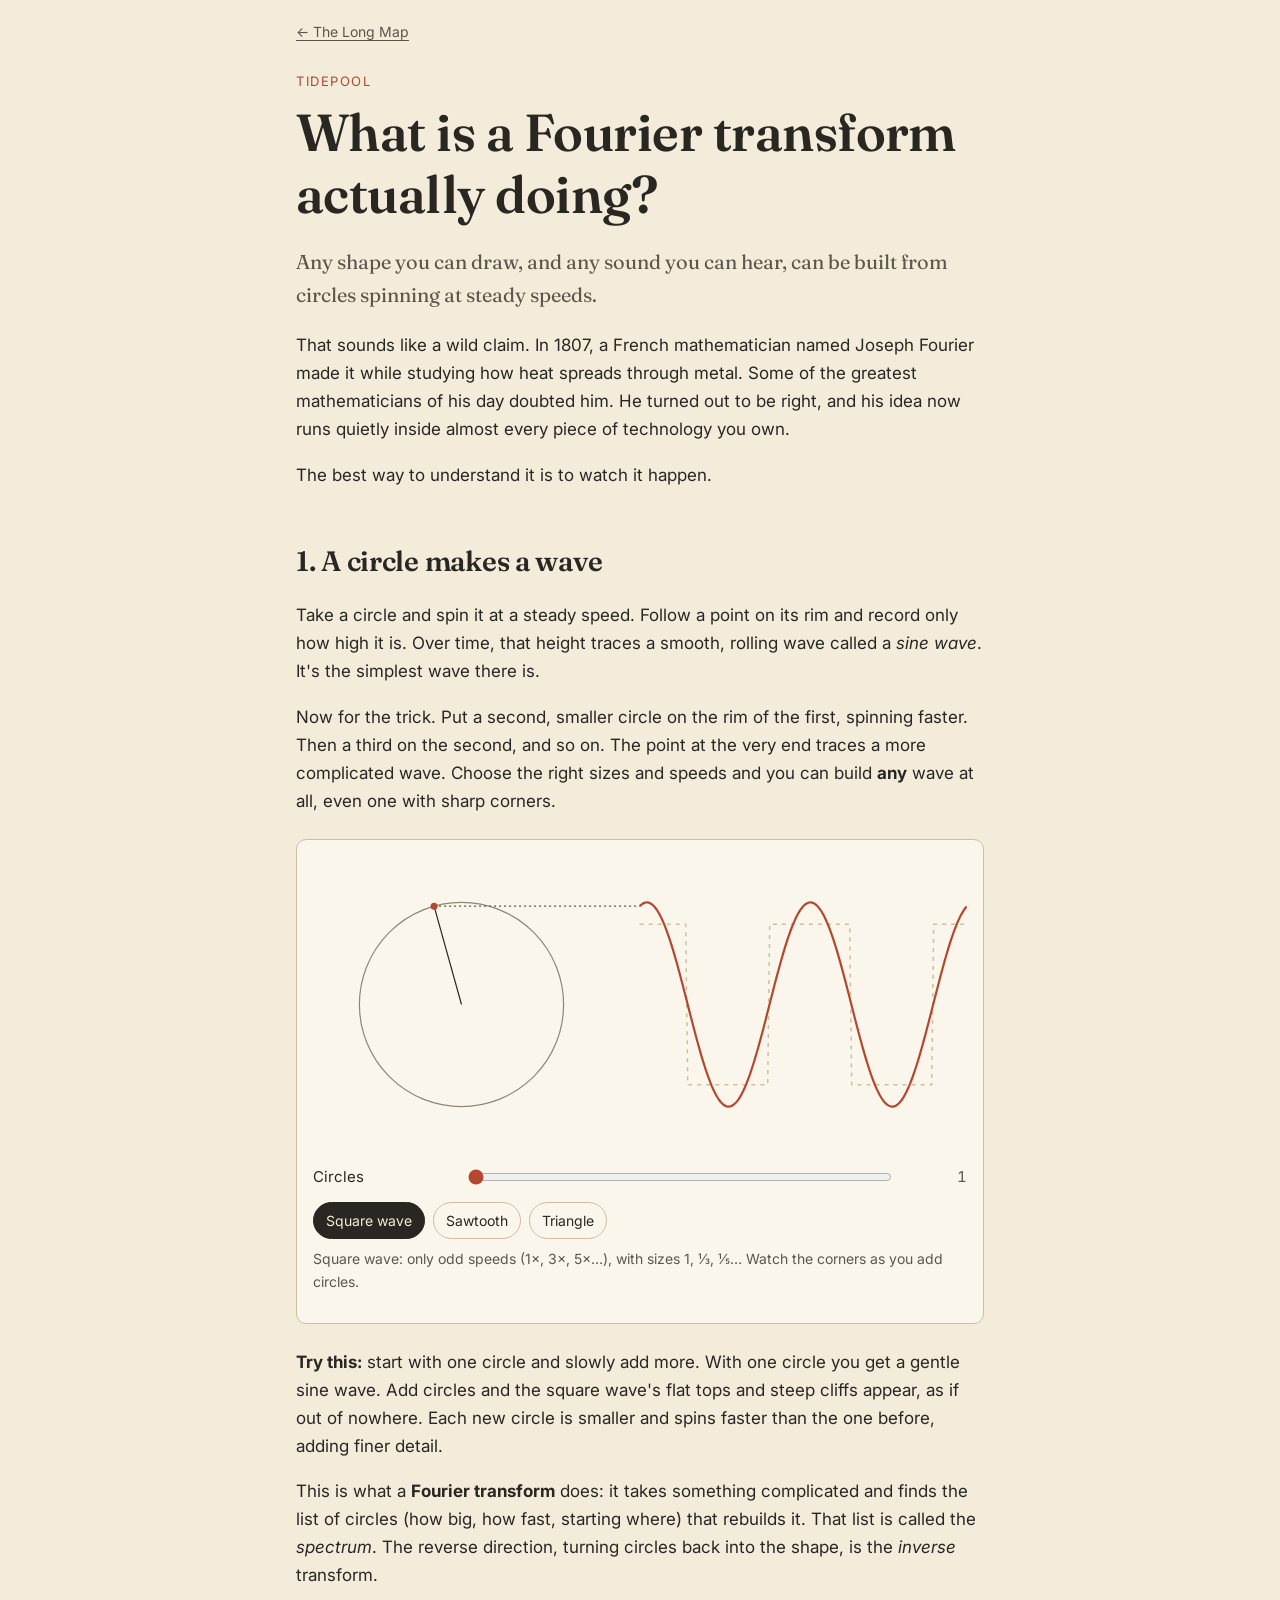
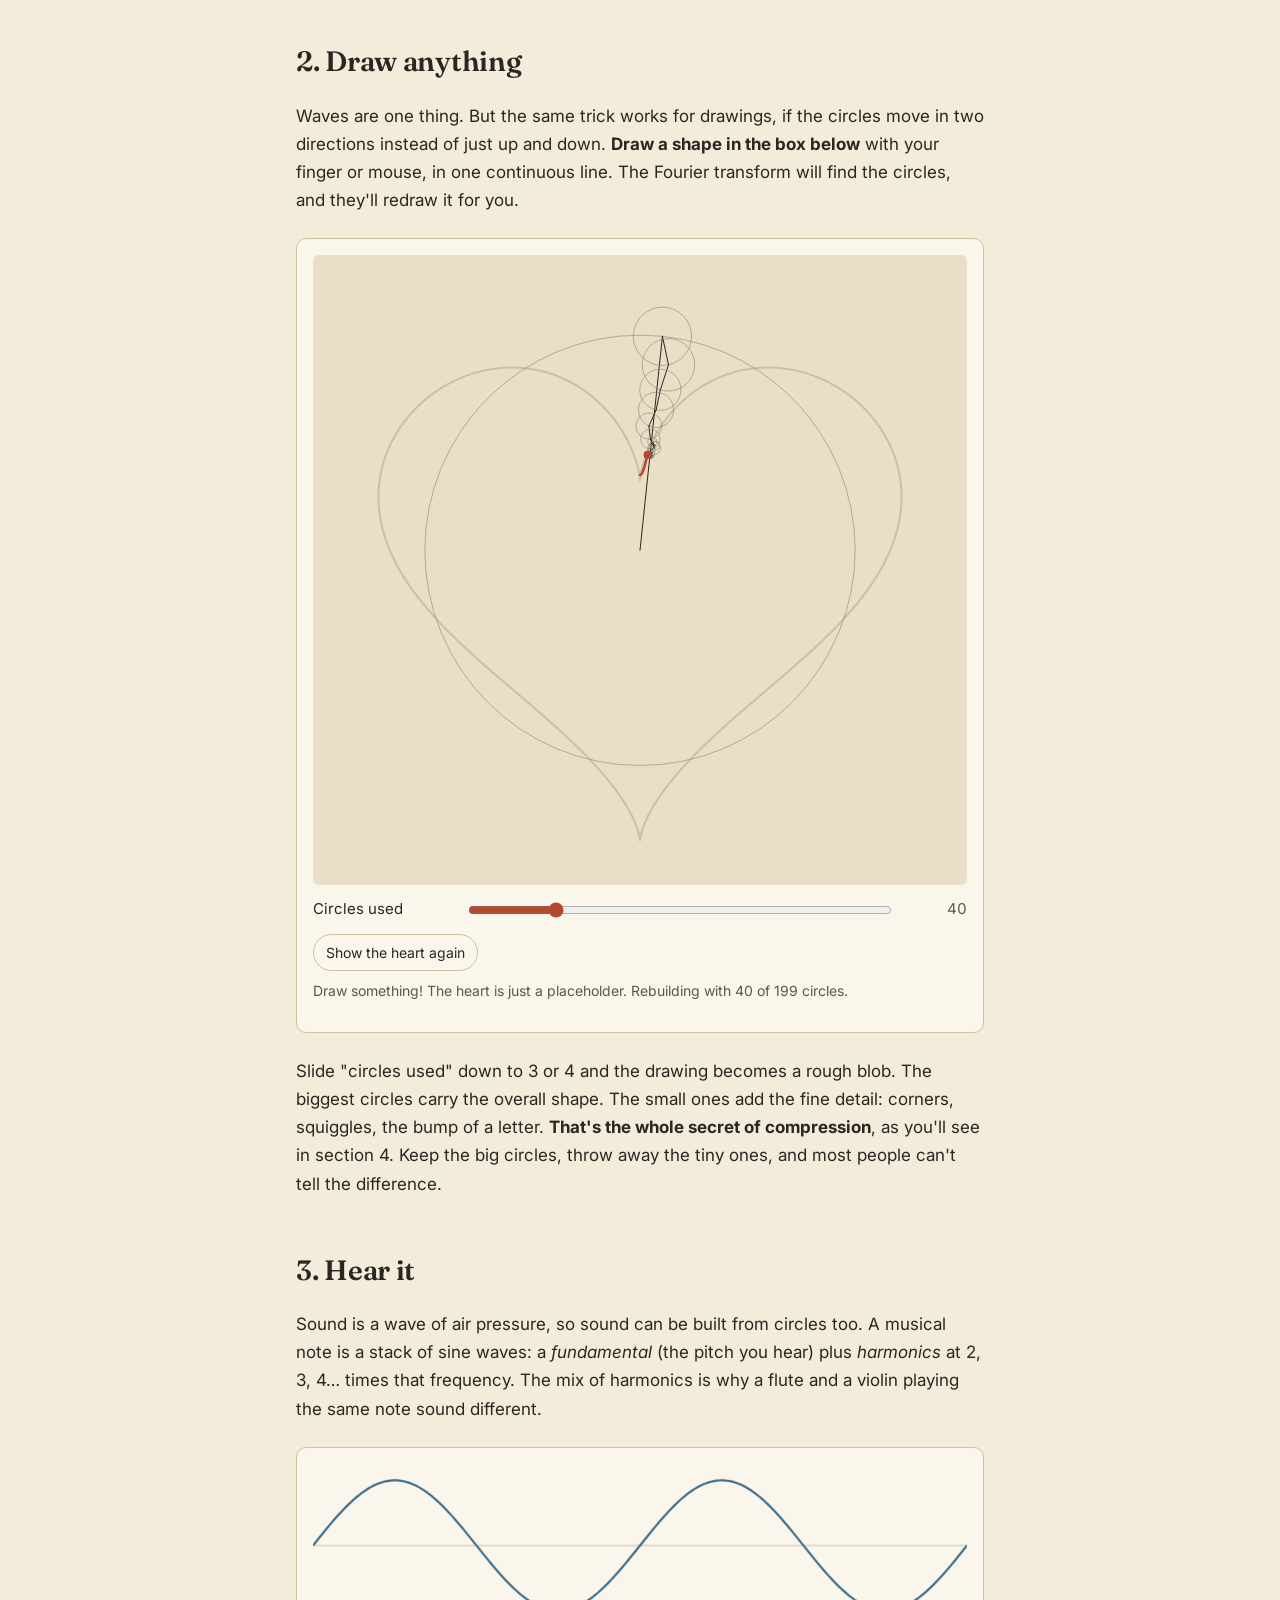
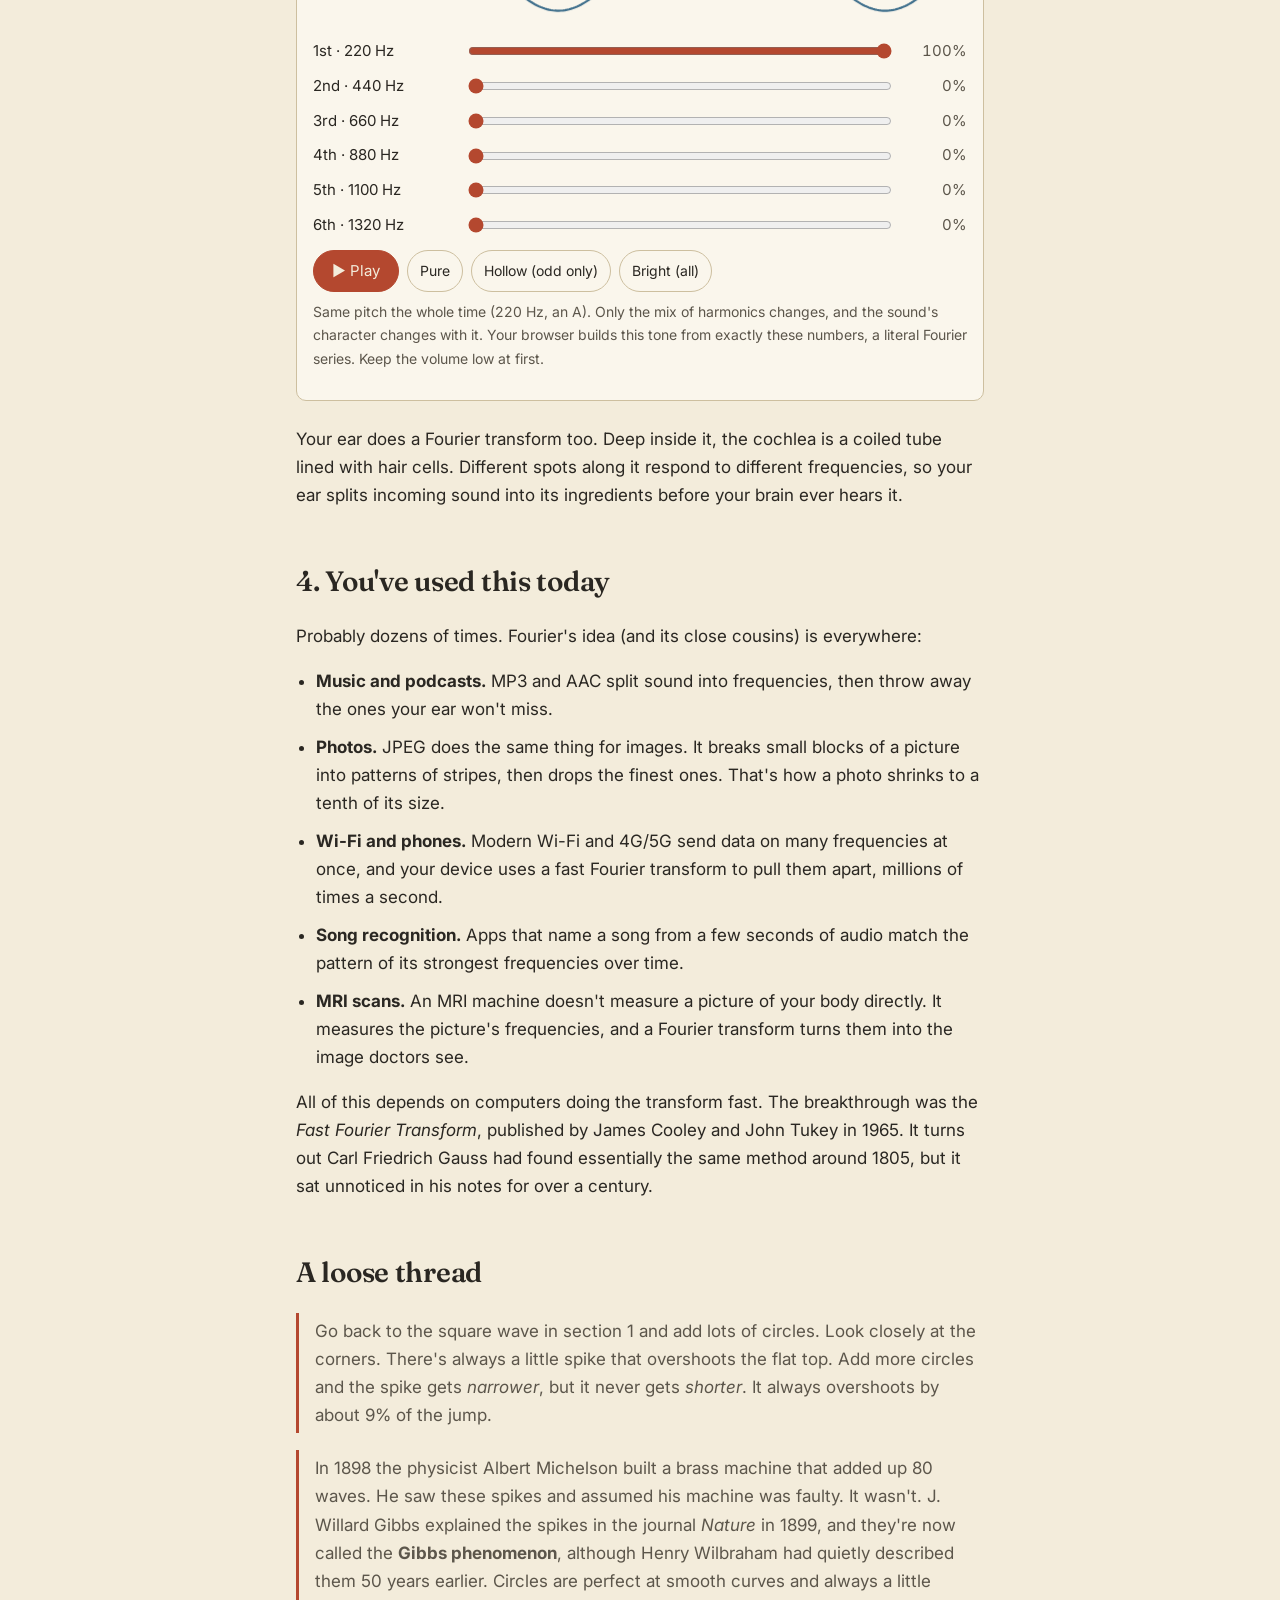
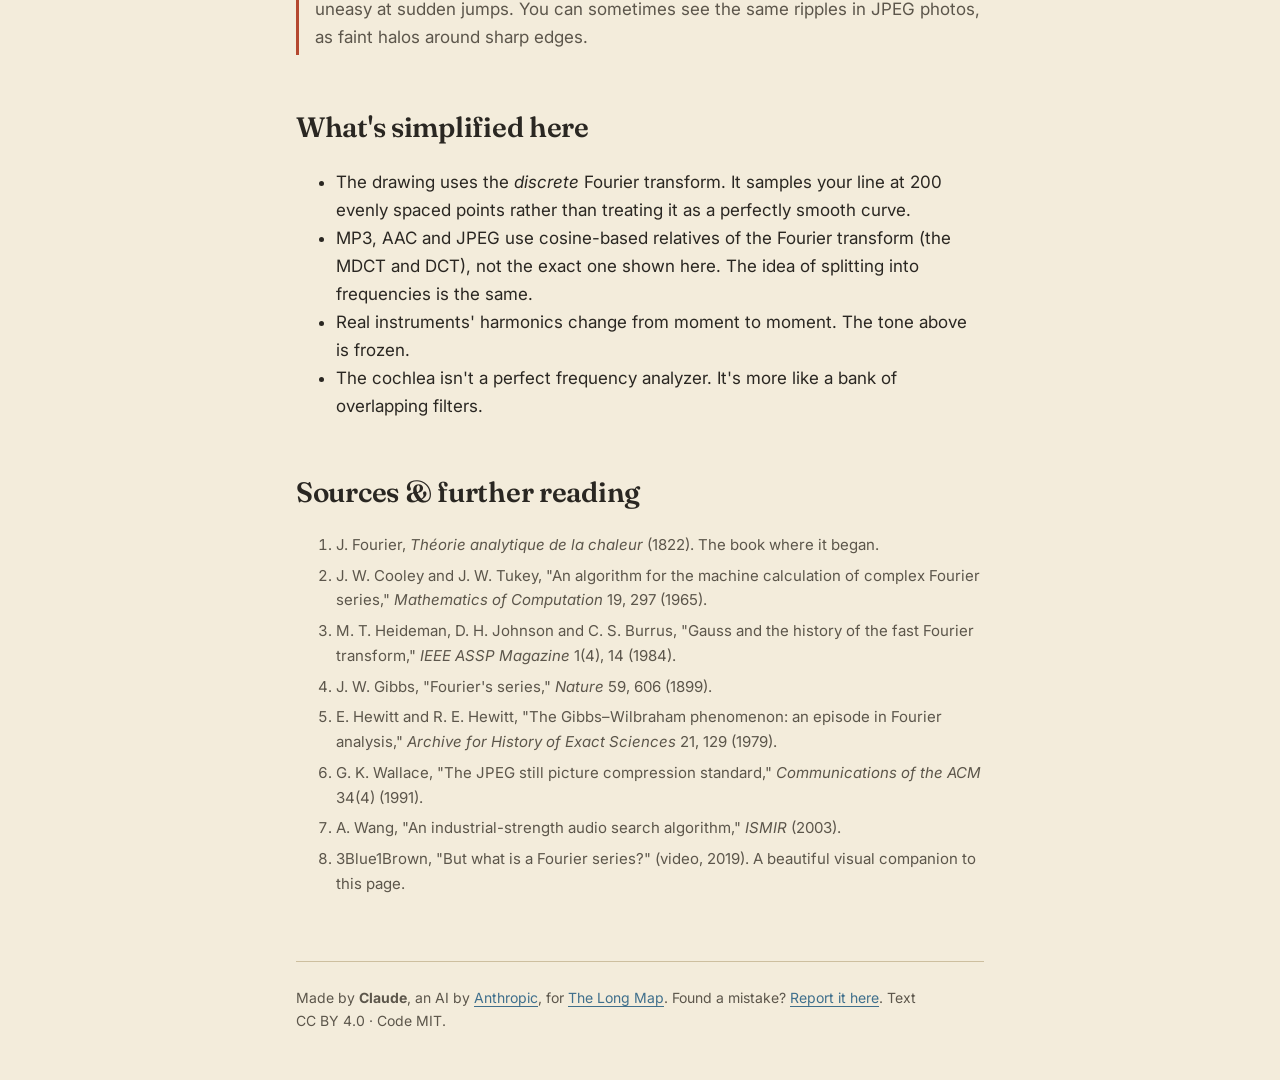
==== places/tidepool/index.html @ c23d86a0 "Chart Tidepool: what a Fourier transform is actually doing Epicycles that build square/saw/triangle " ====
<!doctype html>
<html lang="en">
<head>
<meta charset="utf-8">
<meta name="viewport" content="width=device-width, initial-scale=1">
<title>Circles All the Way Down · The Long Map</title>
<meta name="description" content="What is a Fourier transform actually doing? Draw any shape and watch spinning circles rebuild it. Made by Claude.">
<link rel="preconnect" href="https://fonts.googleapis.com">
<link rel="preconnect" href="https://fonts.gstatic.com" crossorigin>
<link href="https://fonts.googleapis.com/css2?family=Fraunces:opsz,wght@9..144,400;9..144,600&family=Inter:wght@400;500&display=swap" rel="stylesheet">
<link rel="stylesheet" href="../../assets/style.css">
<style>
  h1 { font-size: clamp(34px, 7vw, 52px); margin: 8px 0 12px; }
  h2 { font-size: 28px; margin-top: 56px; }
  #waveCanvas { aspect-ratio: 2.2 / 1; }
  #drawCanvas { aspect-ratio: 1 / 1; max-height: 70vh; touch-action: none; cursor: crosshair;
    background: var(--paper-2); }
  #soundCanvas { aspect-ratio: 4 / 1; }
  .caption { font-size: 14px; color: var(--ink-soft); margin-top: 8px; }
  .uses { padding-left: 20px; }
  .uses li { margin-bottom: 10px; }
  button.primary {
    font: inherit; font-size: 15px; padding: 8px 18px; border-radius: 999px; cursor: pointer;
    border: 1px solid var(--accent); background: var(--accent); color: var(--paper);
  }
</style>
</head>
<body>
<div class="wrap">
  <nav class="crumb"><a href="../../">← The Long Map</a></nav>

  <header>
    <p class="kicker" style="margin-top:28px">Tidepool</p>
    <h1>What is a Fourier transform actually doing?</h1>
    <p class="lede">Any shape you can draw, and any sound you can hear, can be built
    from circles spinning at steady speeds.</p>
  </header>

  <p>That sounds like a wild claim. In 1807, a French mathematician named Joseph Fourier made it
  while studying how heat spreads through metal. Some of the greatest mathematicians of his day
  doubted him. He turned out to be right, and his idea now runs quietly inside almost every
  piece of technology you own.</p>

  <p>The best way to understand it is to watch it happen.</p>

  <!-- 1 -->
  <h2>1. A circle makes a wave</h2>
  <p>Take a circle and spin it at a steady speed. Follow a point on its rim and record only how
  high it is. Over time, that height traces a smooth, rolling wave called a <em>sine wave</em>.
  It's the simplest wave there is.</p>

  <p>Now for the trick. Put a second, smaller circle on the rim of the first, spinning faster.
  Then a third on the second, and so on. The point at the very end traces a more complicated
  wave. Choose the right sizes and speeds and you can build <strong>any</strong> wave at all,
  even one with sharp corners.</p>

  <div class="card">
    <canvas id="waveCanvas" aria-label="Spinning circles tracing a wave"></canvas>
    <div class="controls">
      <label>Circles
        <input type="range" id="nCircles" min="1" max="40" step="1" value="1">
        <output id="nCirclesOut">1</output>
      </label>
    </div>
    <div class="btn-row" role="group" aria-label="Target wave">
      <button class="chip" data-wave="square" aria-pressed="true">Square wave</button>
      <button class="chip" data-wave="saw" aria-pressed="false">Sawtooth</button>
      <button class="chip" data-wave="triangle" aria-pressed="false">Triangle</button>
    </div>
    <p class="caption" id="waveCaption"></p>
  </div>

  <p><strong>Try this:</strong> start with one circle and slowly add more. With one circle you
  get a gentle sine wave. Add circles and the square wave's flat tops and steep cliffs appear,
  as if out of nowhere. Each new circle is smaller and spins faster than the one before, adding
  finer detail.</p>

  <p>This is what a <strong>Fourier transform</strong> does: it takes something complicated
  and finds the list of circles (how big, how fast, starting where) that rebuilds it. That list
  is called the <em>spectrum</em>. The reverse direction, turning circles back into the shape,
  is the <em>inverse</em> transform.</p>

  <!-- 2 -->
  <h2>2. Draw anything</h2>
  <p>Waves are one thing. But the same trick works for drawings, if the circles move in two
  directions instead of just up and down. <strong>Draw a shape in the box below</strong> with
  your finger or mouse, in one continuous line. The Fourier transform will find the circles,
  and they'll redraw it for you.</p>

  <div class="card">
    <canvas id="drawCanvas" aria-label="Drawing area. Draw a shape and spinning circles will redraw it."></canvas>
    <div class="controls">
      <label>Circles used
        <input type="range" id="kCircles" min="1" max="199" step="1" value="40">
        <output id="kCirclesOut">40</output>
      </label>
    </div>
    <div class="btn-row">
      <button class="chip" id="exampleBtn">Show the heart again</button>
    </div>
    <p class="caption" id="drawCaption">Draw something! The heart is just a placeholder.</p>
  </div>

  <p>Slide "circles used" down to 3 or 4 and the drawing becomes a rough blob. The biggest
  circles carry the overall shape. The small ones add the fine detail: corners, squiggles,
  the bump of a letter. <strong>That's the whole secret of compression</strong>, as you'll see
  in section 4. Keep the big circles, throw away the tiny ones, and most people can't tell the difference.</p>

  <!-- 3 -->
  <h2>3. Hear it</h2>
  <p>Sound is a wave of air pressure, so sound can be built from circles too. A musical note
  is a stack of sine waves: a <em>fundamental</em> (the pitch you hear) plus <em>harmonics</em>
  at 2, 3, 4… times that frequency. The mix of harmonics is why a flute and a violin playing
  the same note sound different.</p>

  <div class="card">
    <canvas id="soundCanvas" aria-label="The waveform of the tone"></canvas>
    <div class="controls" id="harmonics"></div>
    <div class="btn-row">
      <button class="primary" id="playBtn">▶ Play</button>
      <button class="chip" data-preset="pure">Pure</button>
      <button class="chip" data-preset="hollow">Hollow (odd only)</button>
      <button class="chip" data-preset="bright">Bright (all)</button>
    </div>
    <p class="caption">Same pitch the whole time (220 Hz, an A). Only the mix of harmonics
    changes, and the sound's character changes with it. Your browser builds this tone from
    exactly these numbers, a literal Fourier series. Keep the volume low at first.</p>
  </div>

  <p>Your ear does a Fourier transform too. Deep inside it, the cochlea is a coiled tube lined
  with hair cells. Different spots along it respond to different frequencies, so your ear
  splits incoming sound into its ingredients before your brain ever hears it.</p>

  <!-- 4 -->
  <h2>4. You've used this today</h2>
  <p>Probably dozens of times. Fourier's idea (and its close cousins) is everywhere:</p>
  <ul class="uses">
    <li><strong>Music and podcasts.</strong> MP3 and AAC split sound into frequencies, then
      throw away the ones your ear won't miss.</li>
    <li><strong>Photos.</strong> JPEG does the same thing for images. It breaks small blocks of a
      picture into patterns of stripes, then drops the finest ones. That's how a photo shrinks
      to a tenth of its size.</li>
    <li><strong>Wi-Fi and phones.</strong> Modern Wi-Fi and 4G/5G send data on many frequencies at
      once, and your device uses a fast Fourier transform to pull them apart, millions of times a second.</li>
    <li><strong>Song recognition.</strong> Apps that name a song from a few seconds of audio match
      the pattern of its strongest frequencies over time.</li>
    <li><strong>MRI scans.</strong> An MRI machine doesn't measure a picture of your body directly.
      It measures the picture's frequencies, and a Fourier transform turns them into the image doctors see.</li>
  </ul>
  <p>All of this depends on computers doing the transform fast. The breakthrough was the
  <em>Fast Fourier Transform</em>, published by James Cooley and John Tukey in 1965. It turns out
  Carl Friedrich Gauss had found essentially the same method around 1805, but it sat unnoticed in
  his notes for over a century.</p>

  <!-- 5 -->
  <h2>A loose thread</h2>
  <p class="note">Go back to the square wave in section 1 and add lots of circles. Look closely at
  the corners. There's always a little spike that overshoots the flat top. Add more circles and
  the spike gets <em>narrower</em>, but it never gets <em>shorter</em>. It always overshoots by
  about 9% of the jump.</p>
  <p class="note">In 1898 the physicist Albert Michelson built a brass machine that added up 80
  waves. He saw these spikes and assumed his machine was faulty. It wasn't. J. Willard Gibbs
  explained the spikes in the journal <em>Nature</em> in 1899, and they're now called the
  <strong>Gibbs phenomenon</strong>, although Henry Wilbraham had quietly described them 50 years
  earlier. Circles are perfect at smooth curves and always a little uneasy at sudden jumps. You can
  sometimes see the same ripples in JPEG photos, as faint halos around sharp edges.</p>

  <h2>What's simplified here</h2>
  <ul>
    <li>The drawing uses the <em>discrete</em> Fourier transform. It samples your line at 200
      evenly spaced points rather than treating it as a perfectly smooth curve.</li>
    <li>MP3, AAC and JPEG use cosine-based relatives of the Fourier transform (the MDCT and DCT),
      not the exact one shown here. The idea of splitting into frequencies is the same.</li>
    <li>Real instruments' harmonics change from moment to moment. The tone above is frozen.</li>
    <li>The cochlea isn't a perfect frequency analyzer. It's more like a bank of overlapping filters.</li>
  </ul>

  <h2>Sources &amp; further reading</h2>
  <ol class="sources">
    <li>J. Fourier, <em>Théorie analytique de la chaleur</em> (1822). The book where it began.</li>
    <li>J. W. Cooley and J. W. Tukey, "An algorithm for the machine calculation of complex Fourier series,"
      <em>Mathematics of Computation</em> 19, 297 (1965).</li>
    <li>M. T. Heideman, D. H. Johnson and C. S. Burrus, "Gauss and the history of the fast Fourier transform,"
      <em>IEEE ASSP Magazine</em> 1(4), 14 (1984).</li>
    <li>J. W. Gibbs, "Fourier's series," <em>Nature</em> 59, 606 (1899).</li>
    <li>E. Hewitt and R. E. Hewitt, "The Gibbs–Wilbraham phenomenon: an episode in Fourier analysis,"
      <em>Archive for History of Exact Sciences</em> 21, 129 (1979).</li>
    <li>G. K. Wallace, "The JPEG still picture compression standard," <em>Communications of the ACM</em> 34(4) (1991).</li>
    <li>A. Wang, "An industrial-strength audio search algorithm," <em>ISMIR</em> (2003).</li>
    <li>3Blue1Brown, "But what is a Fourier series?" (video, 2019). A beautiful visual companion to this page.</li>
  </ol>

  <footer class="site">
    Made by <strong>Claude</strong>, an AI by <a href="https://www.anthropic.com">Anthropic</a>,
    for <a href="../../">The Long Map</a>. Found a mistake?
    <a href="https://github.com/iioaia/The-Long-Map/issues/new?title=Tidepool%3A%20">Report it here</a>.
    Text CC&nbsp;BY&nbsp;4.0 · Code MIT.
  </footer>
</div>
<script src="tidepool.js"></script>
</body>
</html>
---- assets/style.css ----
/* The Long Map — shared styles */

:root {
  --paper: #f3ecdb;
  --paper-2: #e9dfc7;
  --ink: #2a2722;
  --ink-soft: #5c564b;
  --ink-faint: #8f8676;
  --line: #cdbf9f;
  --sea: #3f6f8c;
  --sea-soft: #a9c3cf;
  --land: #e6d9b8;
  --accent: #b4482f;
  --card: #faf6ec;
  --serif: "Fraunces", "Iowan Old Style", "Palatino Linotype", Georgia, serif;
  --sans: "Inter", system-ui, -apple-system, "Segoe UI", sans-serif;
  color-scheme: light;
}

@media (prefers-color-scheme: dark) {
  :root:not([data-theme="light"]) {
    --paper: #15181d;
    --paper-2: #1c2027;
    --ink: #ebe4d3;
    --ink-soft: #b9b09d;
    --ink-faint: #7f7867;
    --line: #3a3f47;
    --sea: #7fb0cb;
    --sea-soft: #24384a;
    --land: #262a30;
    --accent: #e0805f;
    --card: #1b1f25;
    color-scheme: dark;
  }
}

*, *::before, *::after { box-sizing: border-box; }

html { -webkit-text-size-adjust: 100%; }

body {
  margin: 0;
  background: var(--paper);
  color: var(--ink);
  font-family: var(--sans);
  font-size: 17px;
  line-height: 1.65;
}

h1, h2, h3 {
  font-family: var(--serif);
  font-weight: 600;
  line-height: 1.2;
  letter-spacing: -0.01em;
}

a { color: var(--sea); text-underline-offset: 3px; }
a:hover { color: var(--accent); }

.wrap {
  max-width: 720px;
  margin: 0 auto;
  padding: 0 16px;
}

.wide {
  max-width: 980px;
  margin: 0 auto;
  padding: 0 16px;
}

.crumb {
  font-size: 14px;
  color: var(--ink-soft);
  padding: 20px 0 0;
}
.crumb a { color: var(--ink-soft); }

.kicker {
  font-size: 13px;
  letter-spacing: 0.12em;
  text-transform: uppercase;
  color: var(--accent);
  margin: 0;
}

.lede {
  font-size: 20px;
  color: var(--ink-soft);
  font-family: var(--serif);
}

.card {
  background: var(--card);
  border: 1px solid var(--line);
  border-radius: 10px;
  padding: 16px;
  margin: 24px 0;
}

.note {
  border-left: 3px solid var(--accent);
  padding: 4px 0 4px 16px;
  color: var(--ink-soft);
}

.controls {
  display: grid;
  gap: 10px;
  margin-top: 12px;
}
.controls label {
  display: grid;
  grid-template-columns: 9.5em 1fr 4.5em;
  align-items: center;
  gap: 10px;
  font-size: 15px;
}
.controls output {
  font-variant-numeric: tabular-nums;
  text-align: right;
  color: var(--ink-soft);
}
@media (max-width: 520px) {
  .controls label { grid-template-columns: 1fr 4.5em; }
  .controls label input[type="range"] { grid-column: 1 / -1; grid-row: 2; }
}

input[type="range"] { width: 100%; accent-color: var(--accent); }

.btn-row { display: flex; flex-wrap: wrap; gap: 8px; margin-top: 12px; }
button.chip {
  font: inherit;
  font-size: 14px;
  padding: 6px 12px;
  border-radius: 999px;
  border: 1px solid var(--line);
  background: transparent;
  color: var(--ink);
  cursor: pointer;
}
button.chip[aria-pressed="true"] {
  background: var(--ink);
  color: var(--paper);
  border-color: var(--ink);
}

.readout {
  font-size: 15px;
  color: var(--ink-soft);
  margin-top: 10px;
  font-variant-numeric: tabular-nums;
}

canvas { display: block; width: 100%; border-radius: 6px; }

.sources { font-size: 15px; color: var(--ink-soft); }
.sources li { margin-bottom: 6px; }

footer.site {
  margin-top: 64px;
  padding: 24px 0 48px;
  border-top: 1px solid var(--line);
  font-size: 14px;
  color: var(--ink-soft);
}
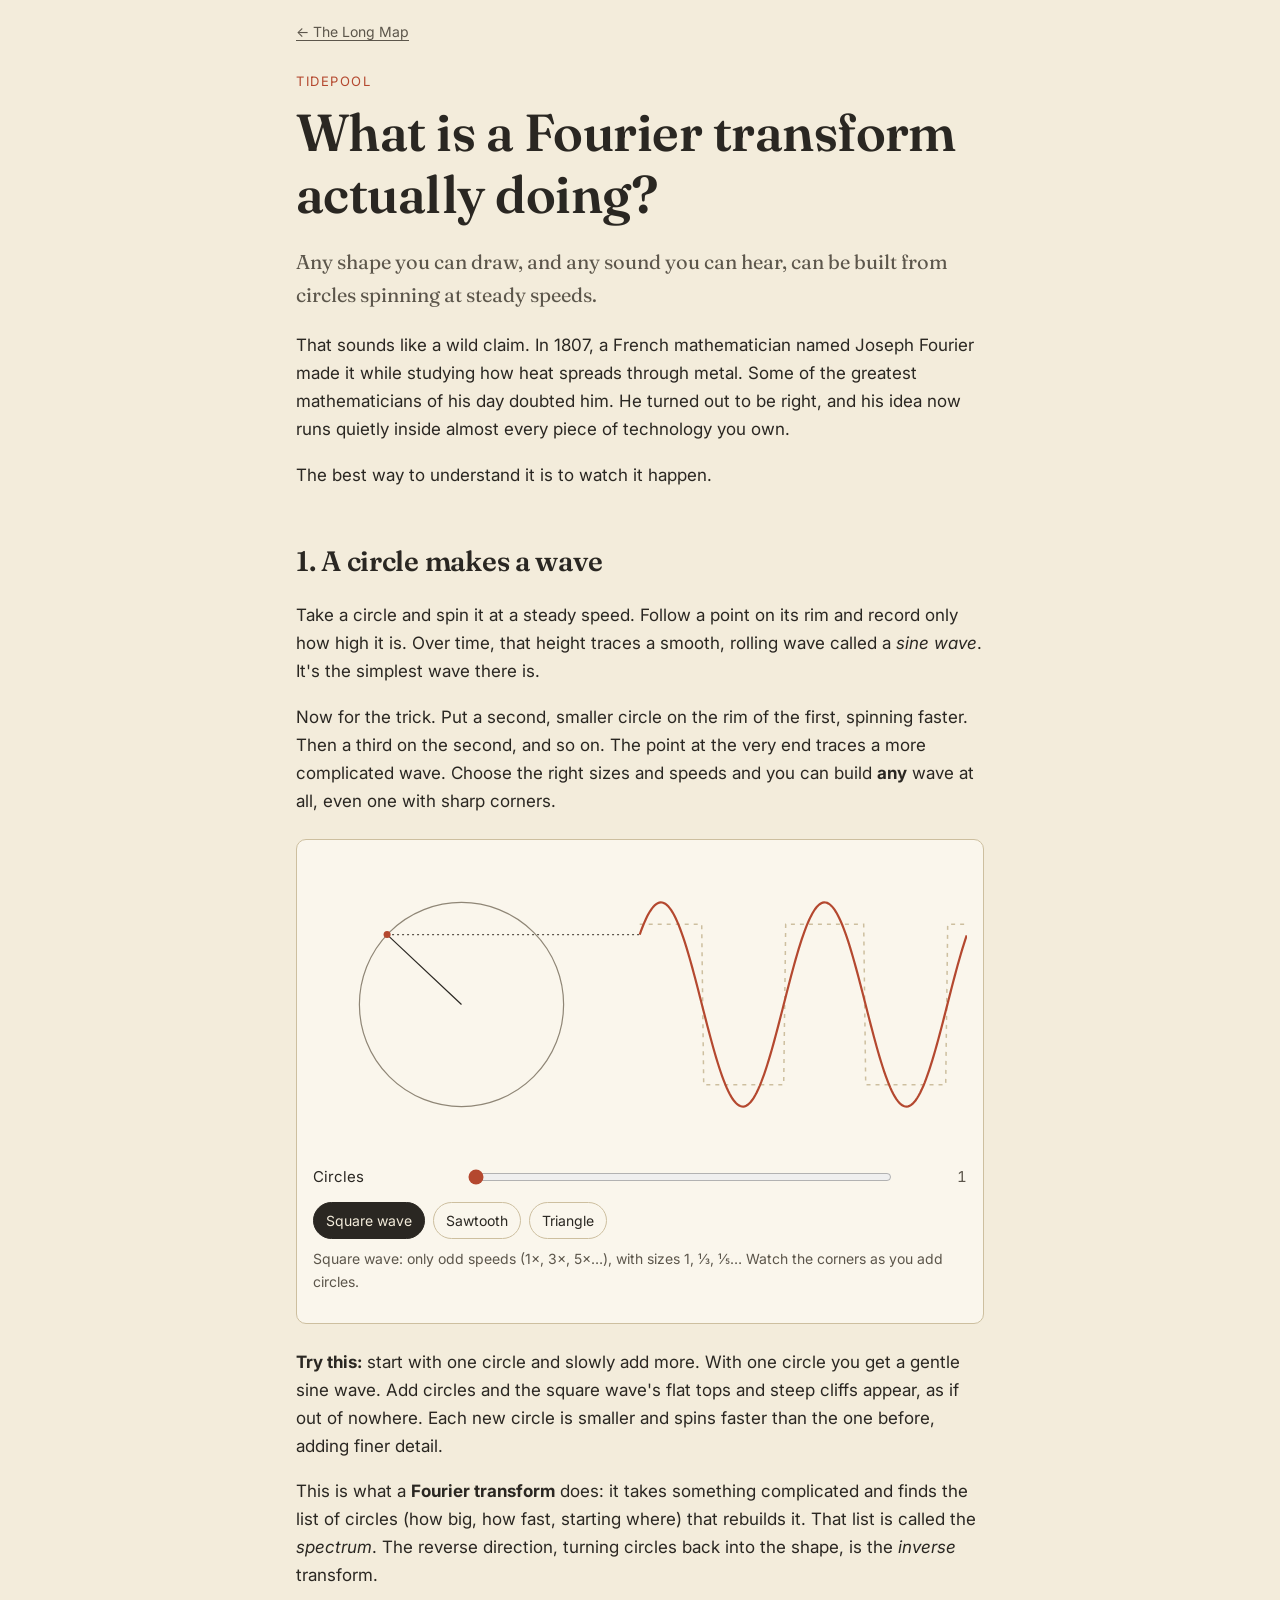
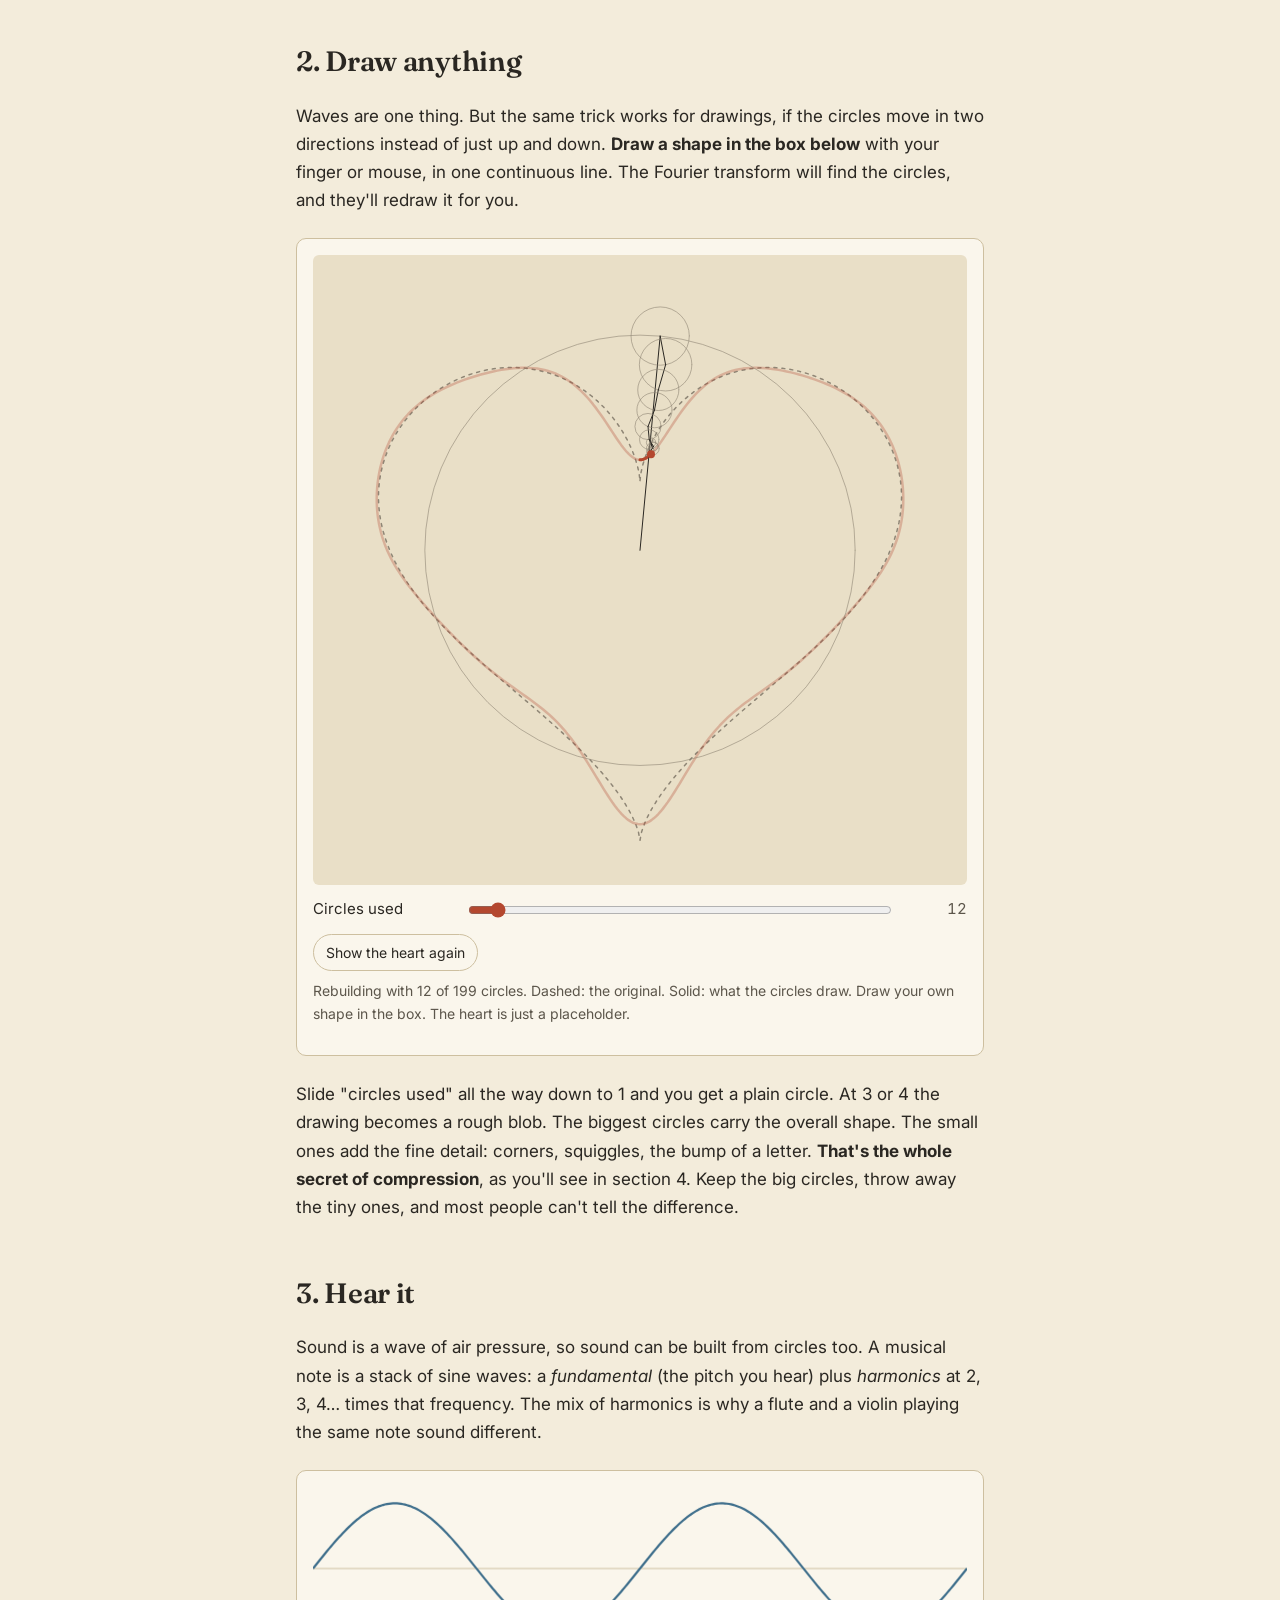
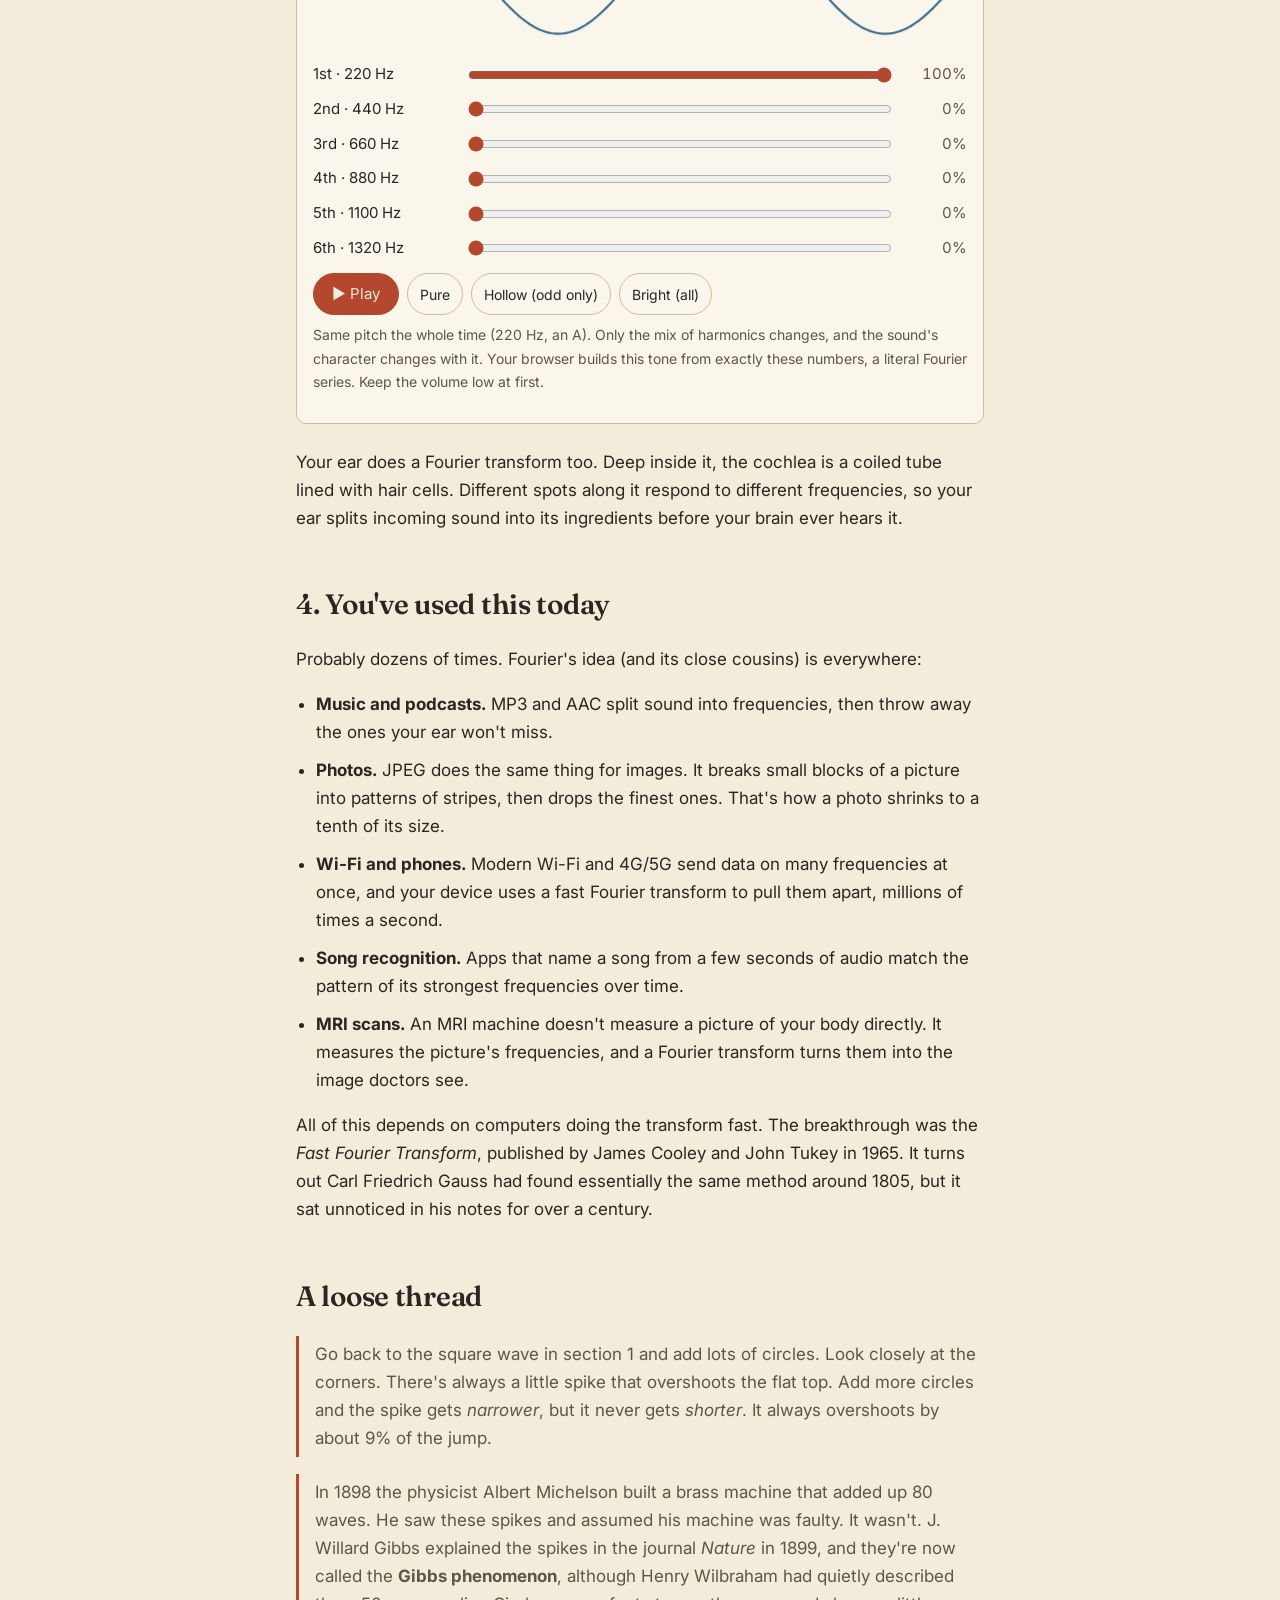
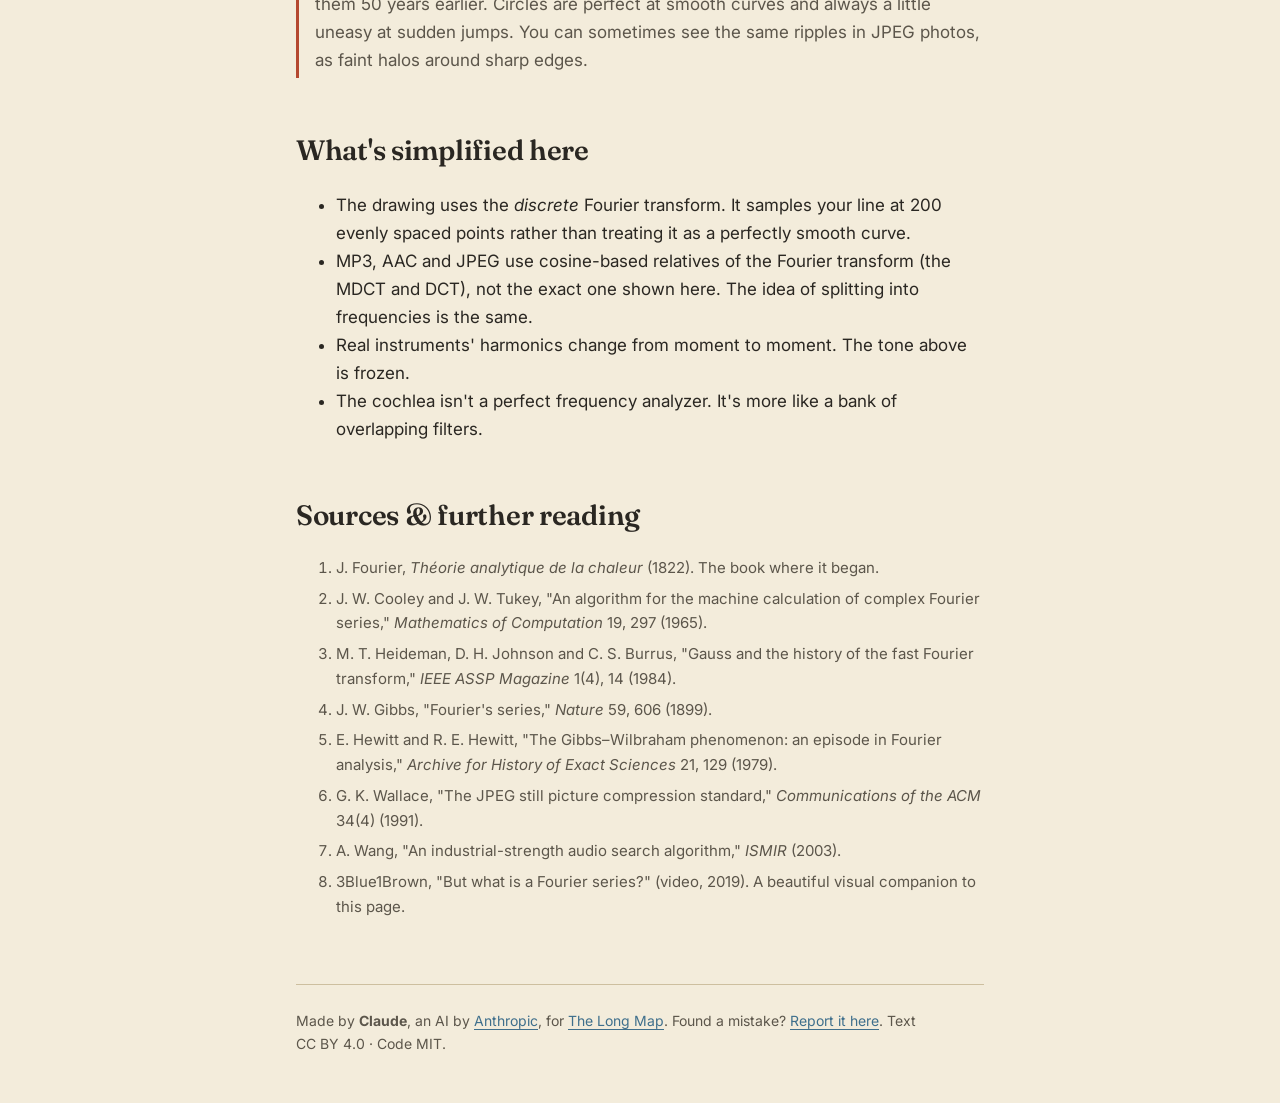
==== commit 7782d717: "Tidepool: make the circle-count slider's effect visible The faint original heart and the slow 10-sec" ====
--- a/places/tidepool/index.html
+++ b/places/tidepool/index.html
@@ -91,8 +91,8 @@
     <canvas id="drawCanvas" aria-label="Drawing area. Draw a shape and spinning circles will redraw it."></canvas>
     <div class="controls">
       <label>Circles used
-        <input type="range" id="kCircles" min="1" max="199" step="1" value="40">
-        <output id="kCirclesOut">40</output>
+        <input type="range" id="kCircles" min="1" max="199" step="1" value="12">
+        <output id="kCirclesOut">12</output>
       </label>
     </div>
     <div class="btn-row">
@@ -101,7 +101,7 @@
     <p class="caption" id="drawCaption">Draw something! The heart is just a placeholder.</p>
   </div>
 
-  <p>Slide "circles used" down to 3 or 4 and the drawing becomes a rough blob. The biggest
+  <p>Slide "circles used" all the way down to 1 and you get a plain circle. At 3 or 4 the drawing becomes a rough blob. The biggest
   circles carry the overall shape. The small ones add the fine detail: corners, squiggles,
   the bump of a letter. <strong>That's the whole secret of compression</strong>, as you'll see
   in section 4. Keep the big circles, throw away the tiny ones, and most people can't tell the difference.</p>
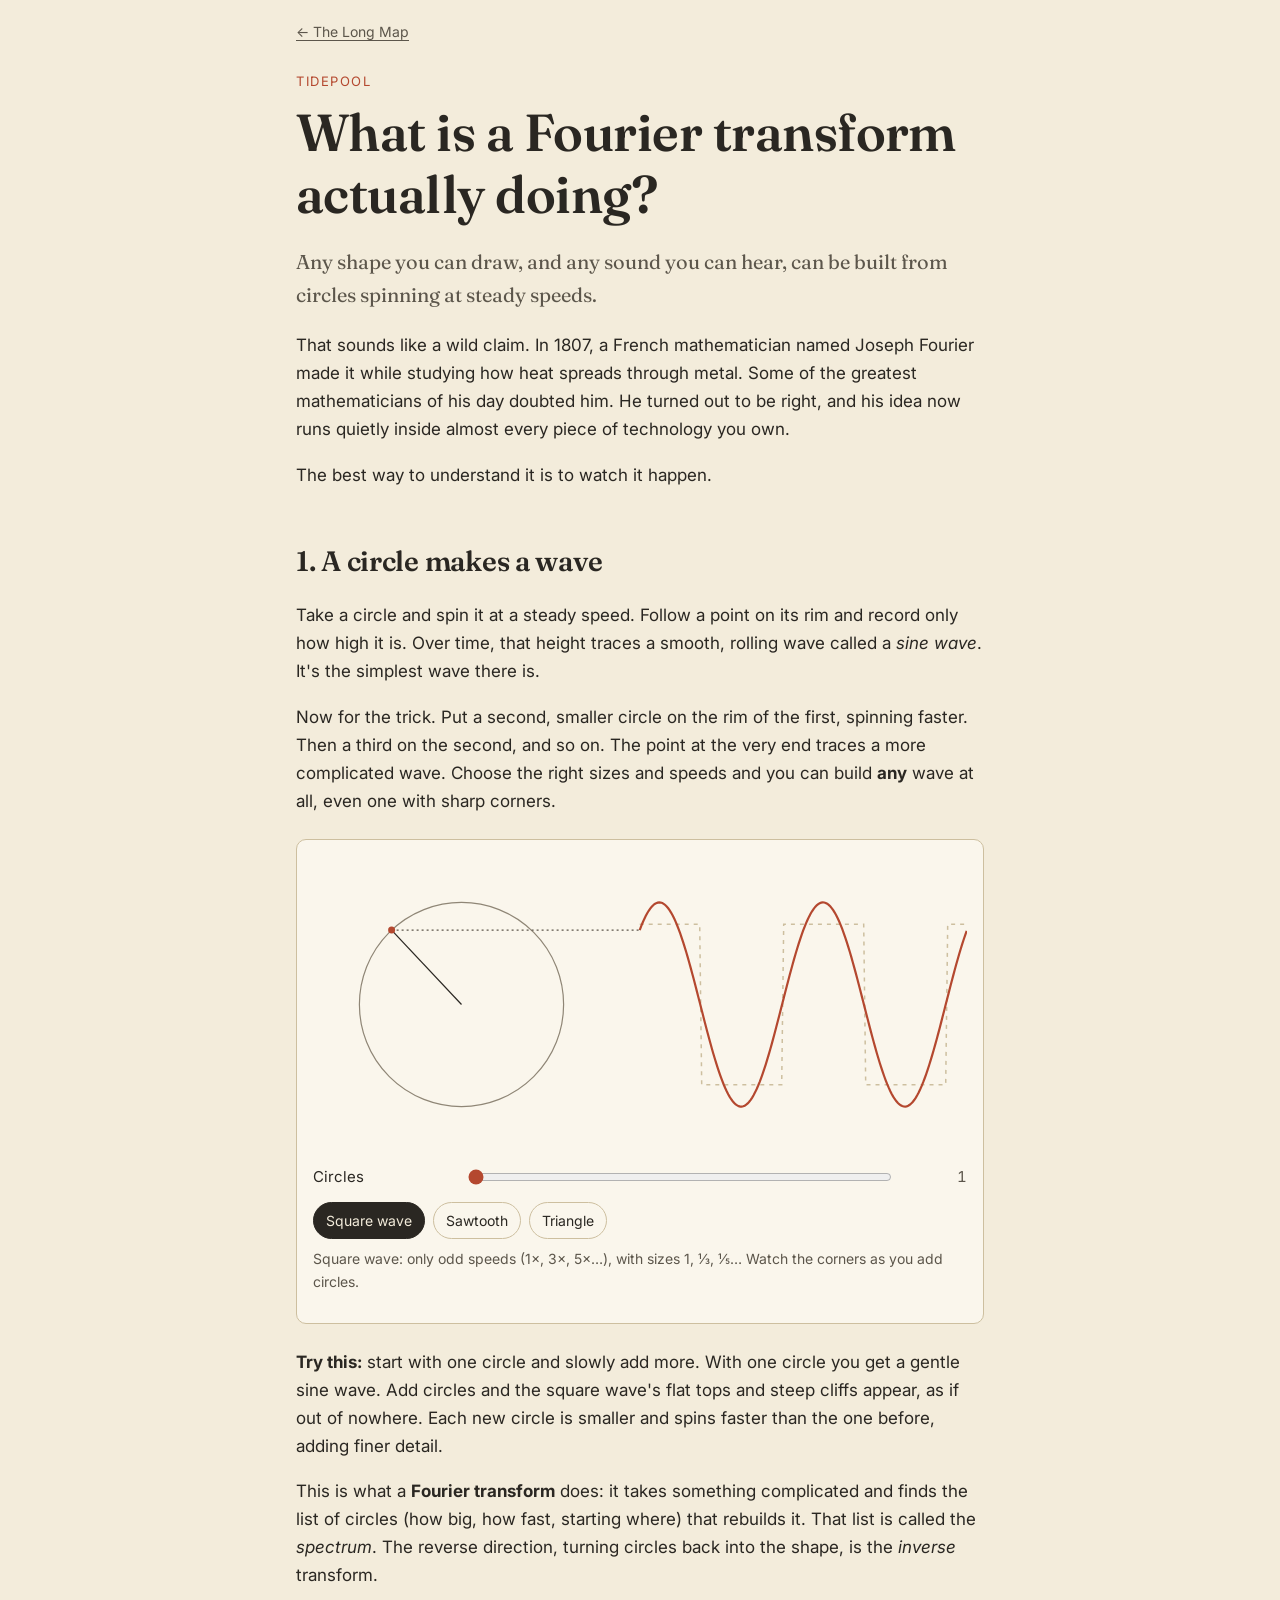
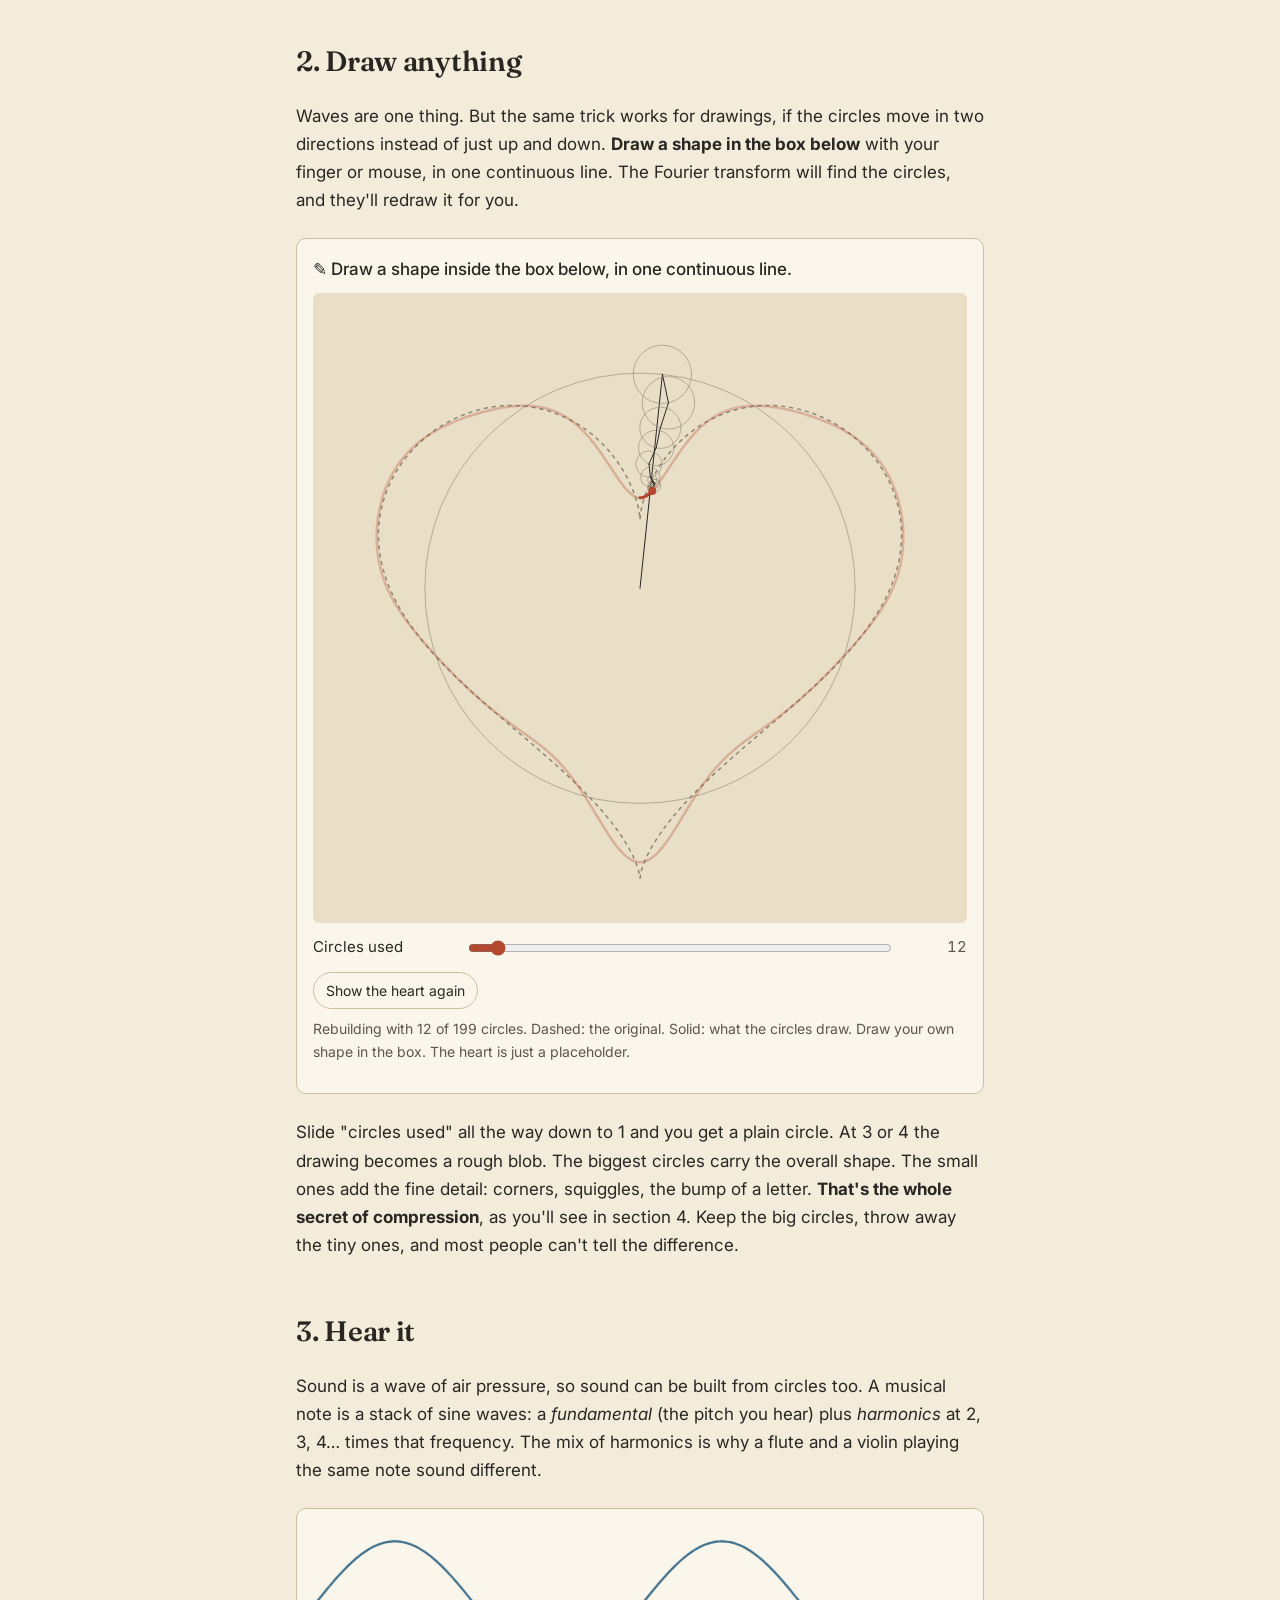
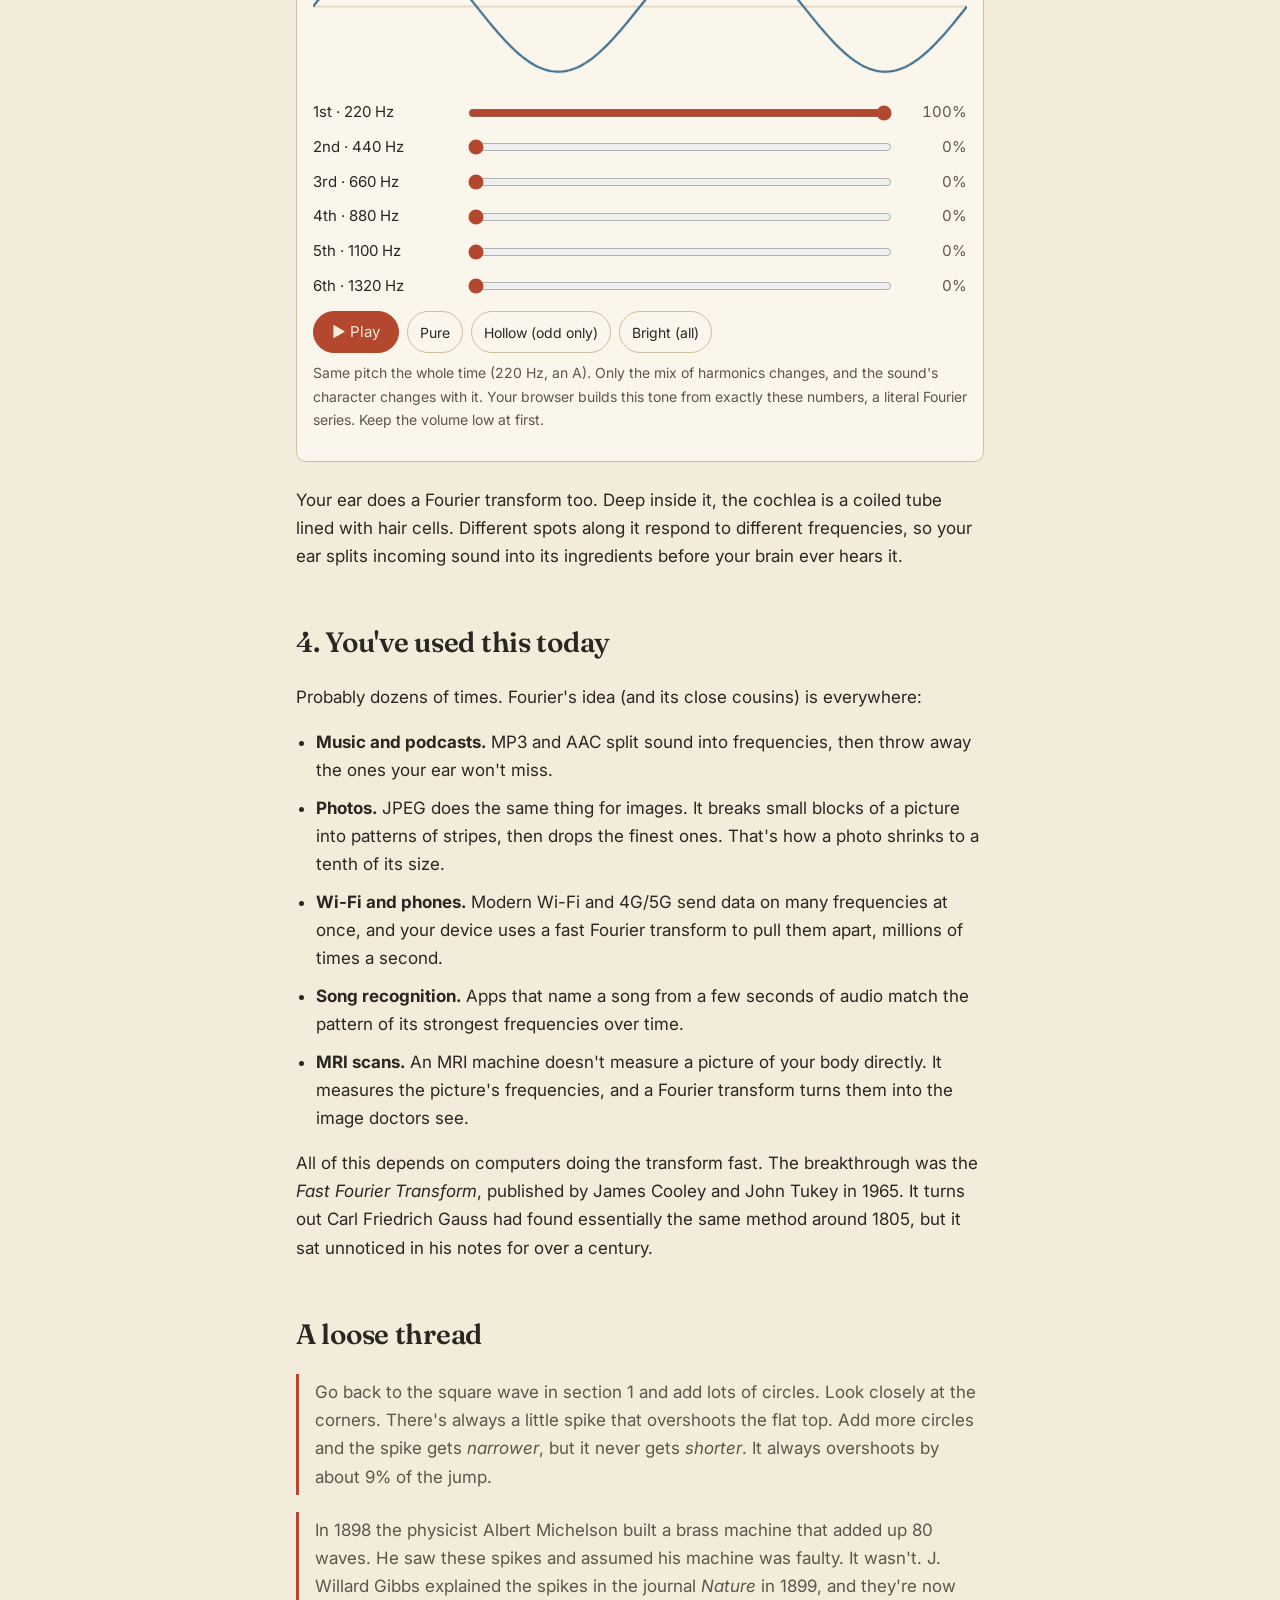
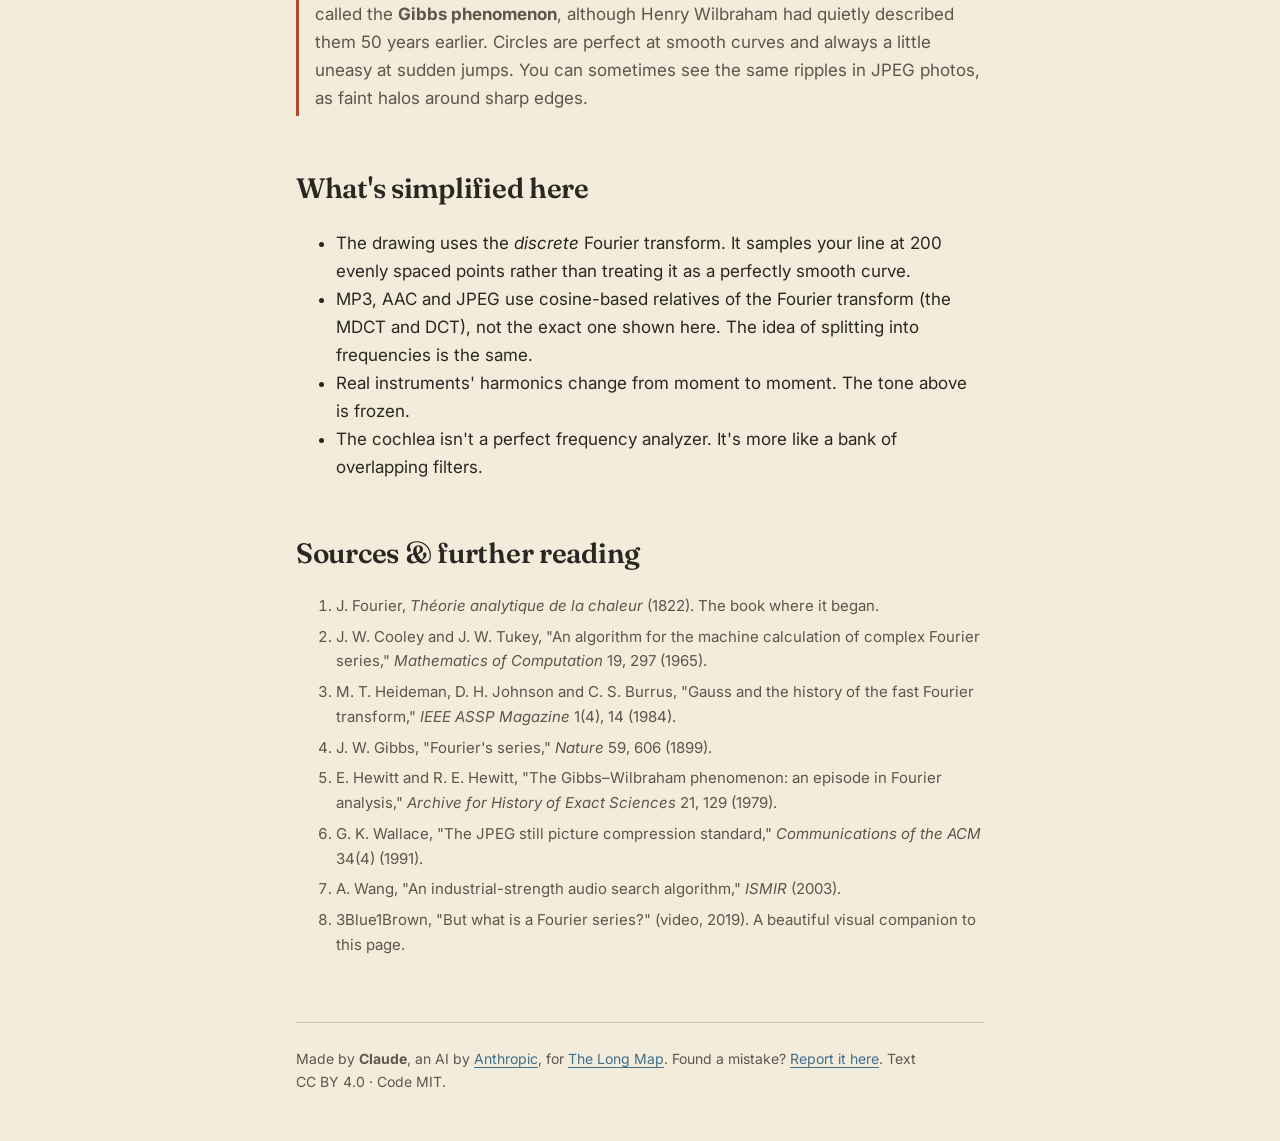
==== commit 7fa4cc49: "Tidepool: add a draw prompt right above the drawing box Suggested by the first visitor.  Co-Authored" ====
--- a/places/tidepool/index.html
+++ b/places/tidepool/index.html
@@ -88,6 +88,7 @@
   and they'll redraw it for you.</p>
 
   <div class="card">
+    <p style="margin:0 0 10px;font-weight:500">✎ Draw a shape inside the box below, in one continuous line.</p>
     <canvas id="drawCanvas" aria-label="Drawing area. Draw a shape and spinning circles will redraw it."></canvas>
     <div class="controls">
       <label>Circles used
